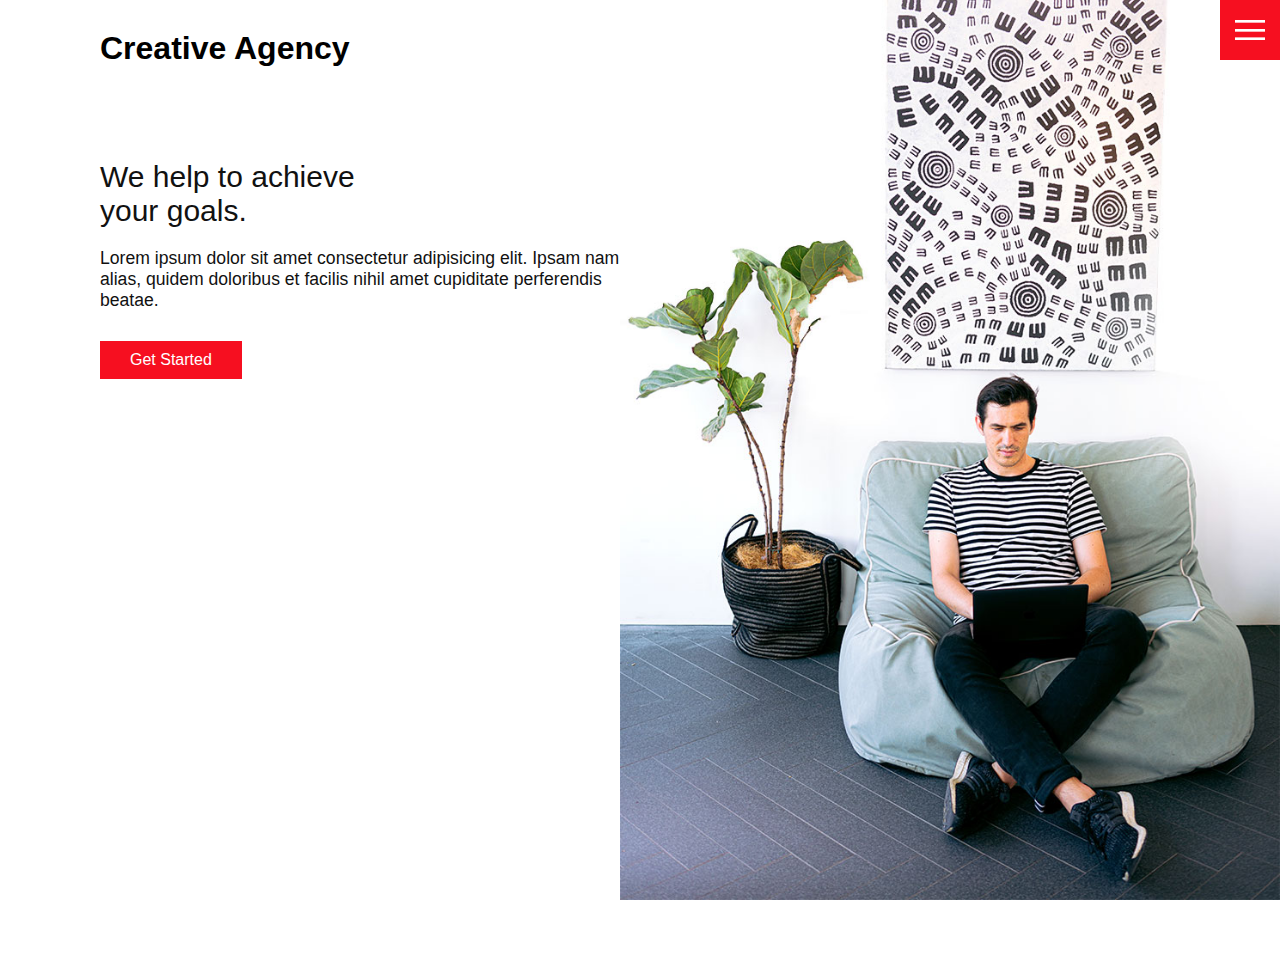
==== index.html @ 77958a6c "Initial commit" ====
<!DOCTYPE html>
<html lang="en">
  <head>
    <meta charset="UTF-8" />
    <meta name="viewport" content="width=device-width, initial-scale=1.0" />
    <title>Creative Agency</title>
    <link rel="stylesheet" href="css/style.css" />
  </head>
  <body>
    <header>
      <div class="logo"><a href="index.html">Creative Agency</a></div>
      <div class="toggle"></div>
      <div class="navigation">
        <ul>
          <li><a href="index.html">Home</a></li>
          <li><a href="services.html">Services</a></li>
          <li><a href="work.html">Work</a></li>
          <li><a href="contact.html">Contact</a></li>
        </ul>
        <div class="social-bar">
          <ul>
            <li>
              <a href="#"><img src="images/facebook.png" alt="" srcset="" /></a>
            </li>
            <li>
              <a href="#"><img src="images/twitter.png" alt="" srcset="" /></a>
            </li>
            <li>
              <a href="#"
                ><img src="images/instagram.png" alt="" srcset=""
              /></a>
            </li>
          </ul>
          <a href="mailto:lsekwati97@gmail.com" class="email-icon">
            <img src="images/email.png" alt="" srcset="" />
          </a>
        </div>
      </div>
    </header>

    <section class="home">
      <img src="images/home-img.jpg" class="home-img" alt="" srcset="" />
      <div class="home-content">
        <h1>
          We help to achieve <br />
          your goals.
        </h1>

        <p>
          Lorem ipsum dolor sit amet consectetur adipisicing elit. Ipsam nam
          alias, quidem doloribus et facilis nihil amet cupiditate perferendis
          beatae.
        </p>
        <a href="contact.html" class="btn">Get Started</a>
      </div>
    </section>
    <script src="js/script.js"></script>
  </body>
</html>
---- css/style.css ----
:root {
  --primary-color: #f60f20;
  --secondary-color: #1b206e;
}
* {
  margin: 0;
  padding: 0;
  box-sizing: border-box;
}

/* BASE STYLE*/
html,
body {
  font-family: "Poppins", sans-serif;
  color: #111;
}

h1 {
  font-size: 30px;
  font-weight: 500;
}

p {
  margin: 20px 0 10px 0;
  font-size: 1.1rem;
}
section {
  display: flex;
  flex-direction: column;
  height: 100vh;
  align-items: center;
  padding: 100px;
  margin-top: 60px;
}
section .home {
  flex-direction: row;
  margin-top: 0;
}
.btn {
  background-color: var(--primary-color);
  color: #fff;
  text-decoration: none;
  padding: 10px 30px;
  display: inline-block;
  margin: 20px 0;
  border: 0;
}

.btn:hover {
  transform: scale(0.98);
}
.logo {
  position: absolute;
  top: 30px;
  left: 100px;
  font-size: 2rem;
  font-weight: 700;
  z-index: 20;
  animation: slideRight 1s 1s ease-in normal;
}

a {
  text-decoration: none;
  color: black;
}
/* TOGGLE */
.toggle {
  position: fixed;
  top: 0;
  right: 0;
  width: 60px;
  height: 60px;
  background: var(--primary-color) url(../images/menu.png);
  z-index: 20;
  background-size: 30px;
  background-repeat: no-repeat;
  background-position: center;
  cursor: pointer;
}

.toggle.active {
  background: var(--primary-color) url(../images/close.png);
  background-size: 25px;
  background-repeat: no-repeat;
  background-position: center;
}
/* NAVIGATION*/
.navigation {
  position: fixed;
  top: 0;
  left: 100%;
  width: 100%;
  height: 100%;
  background-color: #fff;
  z-index: 15;
  display: flex;
  justify-content: center;
  align-items: center;
  transition: 0.5s;
}

.navigation.active {
  left: 0;
  transition: 0.5s;
}

.navigation ul li {
  position: relative;
  list-style: none;
  text-align: center;
}

.navigation ul li a {
  font-size: 2.2rem;
  color: #111;
  text-decoration: none;
  font-weight: 300;
}

.navigation ul li a:hover {
  color: var(--primary-color);
}

.navigation .social-bar {
  position: absolute;
  top: 0;
  left: 0;
  height: 100%;
  width: 60px;
  justify-content: center;
  align-items: center;
  display: flex;
  animation: slideRight 1s 1s ease-in normal;
}

.navigation .social-bar a {
  display: inline-block;
  transform: scale(0.5);
}
.navigation .email-icon {
  position: absolute;
  bottom: 20px;
  transform: scale(0.5);
}
/* HOME */
.home-content {
  position: relative;
  z-index: 10;
  max-width: 600px;
  animation: slideRight 1s 1.5s ease-in normal;

  margin-right: 50%;
}
.home-img {
  position: absolute;
  bottom: 0;
  right: 0;
  height: 110%;
  animation: fadeIn 2s 2s ease-in normal;
  transform: 0.5s;
  z-index: 1;
}

/* SERVICES PAGE*/
.services {
  margin-top: 40px;
  display: grid;
  grid-template-columns: repeat(3, 1fr);
  gap: 40px;
  text-align: center;
}

.services .service .icon img {
  max-width: 100px;
}

.services .service {
  padding: 30px;
}

.services .service:hover {
  box-shadow: 0 10px 30px rgba(0, 0, 0, 0.1);
  cursor: pointer;
}

.services .services h2 {
  font-size: 24px;
  font-weight: 500;
  margin-top: 20px;
  color: #1b206e;
}

/* WORK PAGE*/

.portfolio {
  display: flex;
  flex-wrap: wrap;
  margin-top: 20px;
  justify-content: center;
  animation: fadeIn 2s 1s ease-in normal;
}

.portfolio .item {
  position: relative;
  width: 300px;
  height: 300px;
  margin: 5px;
}

.portfolio .item img {
  width: 100%;
  height: 100%;
}

.portfolio .item .action {
  position: absolute;
  top: 0;
  left: 0;
  height: 100%;
  width: 100%;
  background: rgba(0, 0, 0, 0.8);
  display: flex;
  justify-content: center;
  align-items: center;
  opacity: 0;
  transform: 0.5s;
}

.portfolio .item:hover .action {
  opacity: 1;
  transition: 0.5s;
}
.portfolio .item .action a {
  display: inline-block;
  color: white;
  text-decoration: none;
  border: 1px solid white;
  padding: 5px 15px;
}

/*CONTACT*/
.contact {
  position: relative;
  width: 100%;
  margin-top: 50px;
  display: flex;
  justify-content: space-between;
  align-items: flex-start;
}

.contact-form {
  position: relative;
  background-color: #f9f9f9;
  width: calc(100% - 400px);
  padding: 60px 40px 20px;
}

.contact-form form {
  width: 100%;
}

.contact-form .row {
  width: 100%;
  display: flex;
}

.contact-form .input50 {
  width: 50%;
  margin: 0 10px;
}

.contact-form .input100 {
  width: 100%;
  margin: 0 10px;
}

.contact-form .row input,
.contact-form .row textarea {
  position: relative;
  border: 1px solid rgba(0, 0, 0, 0.2);
  color: #111;
  background: transparent;
  width: 100%;
  padding: 10px;
  outline: none;
  font-size: 16px;
  font-weight: 300;
  margin: 10px 0;
  resize: none;
}

.contact-form .row textarea {
  height: 150px;
}

.contact-form .row input[type="submit"] {
  background-color: var(--secondary-color);
  color: #fff;
  margin: 0;
  text-transform: uppercase;
  letter-spacing: 2px;
  font-weight: 300;
  border: 0;
  cursor: pointer;
}
.contact-info {
  width: 350px;
  background: #ebe8e8;
  padding: 60px 40px 20px;
}

.contact-info .info-box {
  display: flex;
  align-items: flex-start;
  margin-bottom: 40px;
}

.contact-info .info-box .contact-icon {
  width: 20px;
  margin-right: 40px;
}

.contact-info .info-box .details h4 {
  color: var(--secondary-color);
}

.contact-info .info-box .details p,
.contact-info .info-box .details a {
  color: #111;
}

/*Animation*/
/*
@keyframes fadeIn {
  0% {
    opacity: 0;
  }

  100% {
    opacity: 1;
  }
}

@keyframes slideRight {
  0% {
    transform: translateX(-100%);
    opacity: 0;
  }

  100% {
    transform: translateX(0%);
    opacity: 1;
  }
}*/

@media (max-width: 1068px) {
  .home-img {
    display: none;
  }
  .home-content {
    margin: 0;
  }
  .logo {
    top: 10px;
    left: 40px;
    font-size: 1.5rem;
  }

  section {
    padding: 100px 40px;
  }

  .navigation ul li a {
    font-size: 2rem;
  }

  .services {
    grid-template-columns: repeat(2, 1fr);
  }

  .contact {
    flex-direction: column;
  }
  .contact-form {
    width: 100%;
    padding: 30px 30px 20px;
  }

  .contact-form .row {
    flex-direction: column;
  }

  .contact-form .input50,
  .contact-form .input100 {
    width: 100%;
    margin: 0;
  }

  .contact-info {
    width: 100%;
    margin-top: 20px;
    padding: 30px 30px 20px;
  }
}

@media (max-width: 768px) {
  .services {
    grid-template-columns: repeat(1, 1fr);
  }

  .services .service {
    box-shadow: 0 10px 30px rgba(0, 0, 0, 0.1);
    cursor: pointer;
  }
}
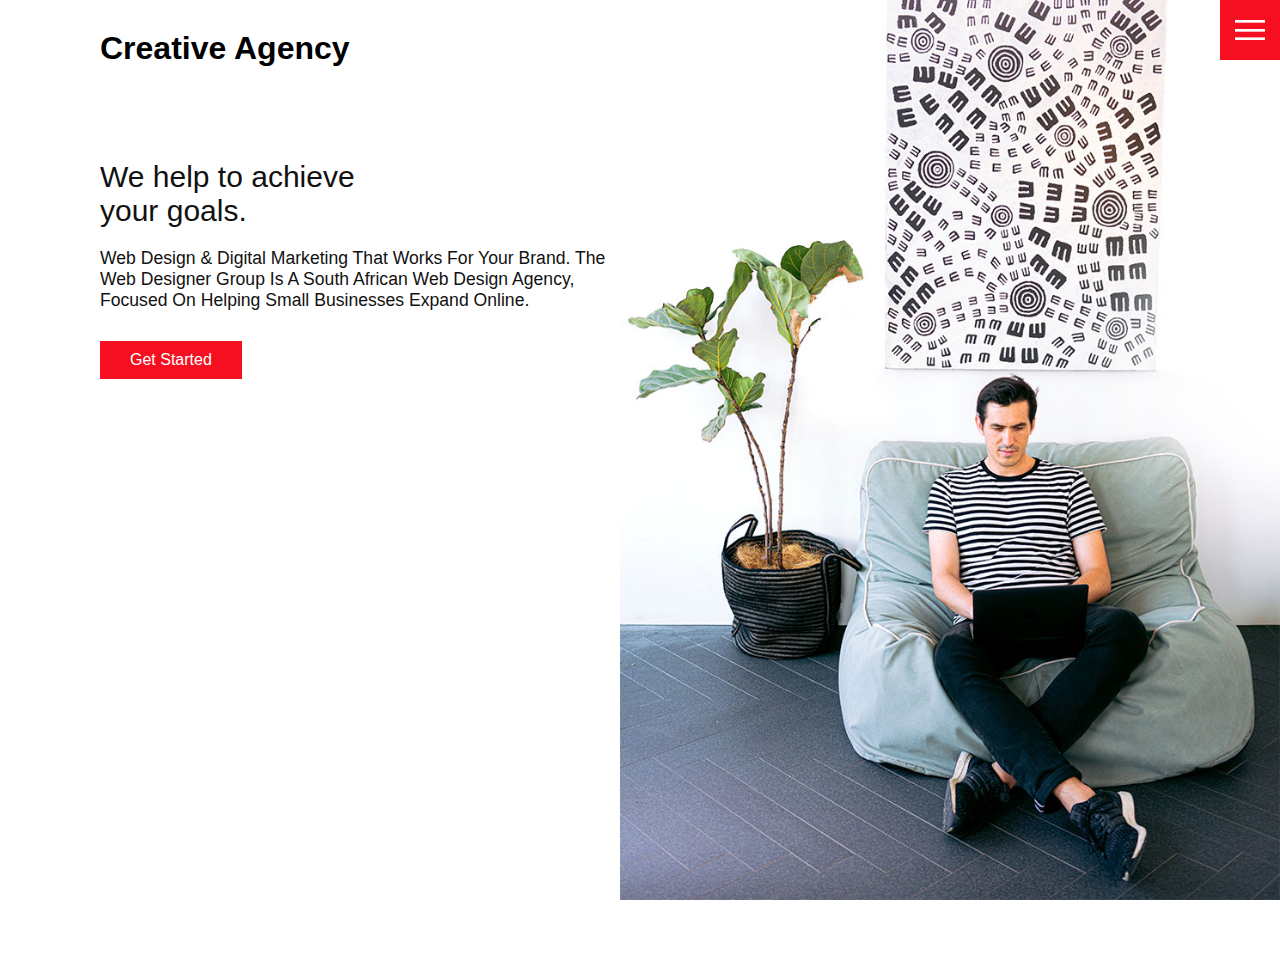
==== commit 4295c578: "Second Commit" ====
--- a/index.html
+++ b/index.html
@@ -47,9 +47,9 @@
         </h1>
 
         <p>
-          Lorem ipsum dolor sit amet consectetur adipisicing elit. Ipsam nam
-          alias, quidem doloribus et facilis nihil amet cupiditate perferendis
-          beatae.
+          Web Design & Digital Marketing That Works For Your Brand. The Web
+          Designer Group Is A South African Web Design Agency, Focused On
+          Helping Small Businesses Expand Online.
         </p>
         <a href="contact.html" class="btn">Get Started</a>
       </div>
--- a/css/style.css
+++ b/css/style.css
@@ -17,6 +17,7 @@
 
 h1 {
   font-size: 30px;
+
   font-weight: 500;
 }
 
@@ -59,10 +60,17 @@
   animation: slideRight 1s 1s ease-in normal;
 }
 
+.logo a:hover {
+  color: var(--primary-color);
+  font-weight: 500;
+  transition: 0.5s;
+}
+
 a {
   text-decoration: none;
   color: black;
 }
+
 /* TOGGLE */
 .toggle {
   position: fixed;
@@ -148,7 +156,6 @@
   z-index: 10;
   max-width: 600px;
   animation: slideRight 1s 1.5s ease-in normal;
-
   margin-right: 50%;
 }
 .home-img {
@@ -179,7 +186,7 @@
 }
 
 .services .service:hover {
-  box-shadow: 0 10px 30px rgba(0, 0, 0, 0.1);
+  box-shadow: 0 10px 30px var(--primary-color);
   cursor: pointer;
 }
 
@@ -188,6 +195,14 @@
   font-weight: 500;
   margin-top: 20px;
   color: #1b206e;
+}
+
+.services .service p {
+  text-align: justify;
+}
+
+.title span {
+  font-weight: bold;
 }
 
 /* WORK PAGE*/
@@ -248,11 +263,15 @@
   align-items: flex-start;
 }
 
+.contact .title p {
+  text-align: center;
+}
 .contact-form {
   position: relative;
   background-color: #f9f9f9;
   width: calc(100% - 400px);
   padding: 60px 40px 20px;
+  border: 1px solid grey;
 }
 
 .contact-form form {
@@ -277,7 +296,7 @@
 .contact-form .row input,
 .contact-form .row textarea {
   position: relative;
-  border: 1px solid rgba(0, 0, 0, 0.2);
+  border: 1px solid grey;
   color: #111;
   background: transparent;
   width: 100%;
@@ -328,6 +347,9 @@
 .contact-info .info-box .details a {
   color: #111;
 }
+.contact-info .info-box .details a:hover {
+  color: var(--primary-color);
+}
 
 /*Animation*/
 /*
@@ -409,7 +431,7 @@
   }
 
   .services .service {
-    box-shadow: 0 10px 30px rgba(0, 0, 0, 0.1);
+    box-shadow: 10px 10px 30px rgba(0, 0, 0, 0.1);
     cursor: pointer;
   }
 }
